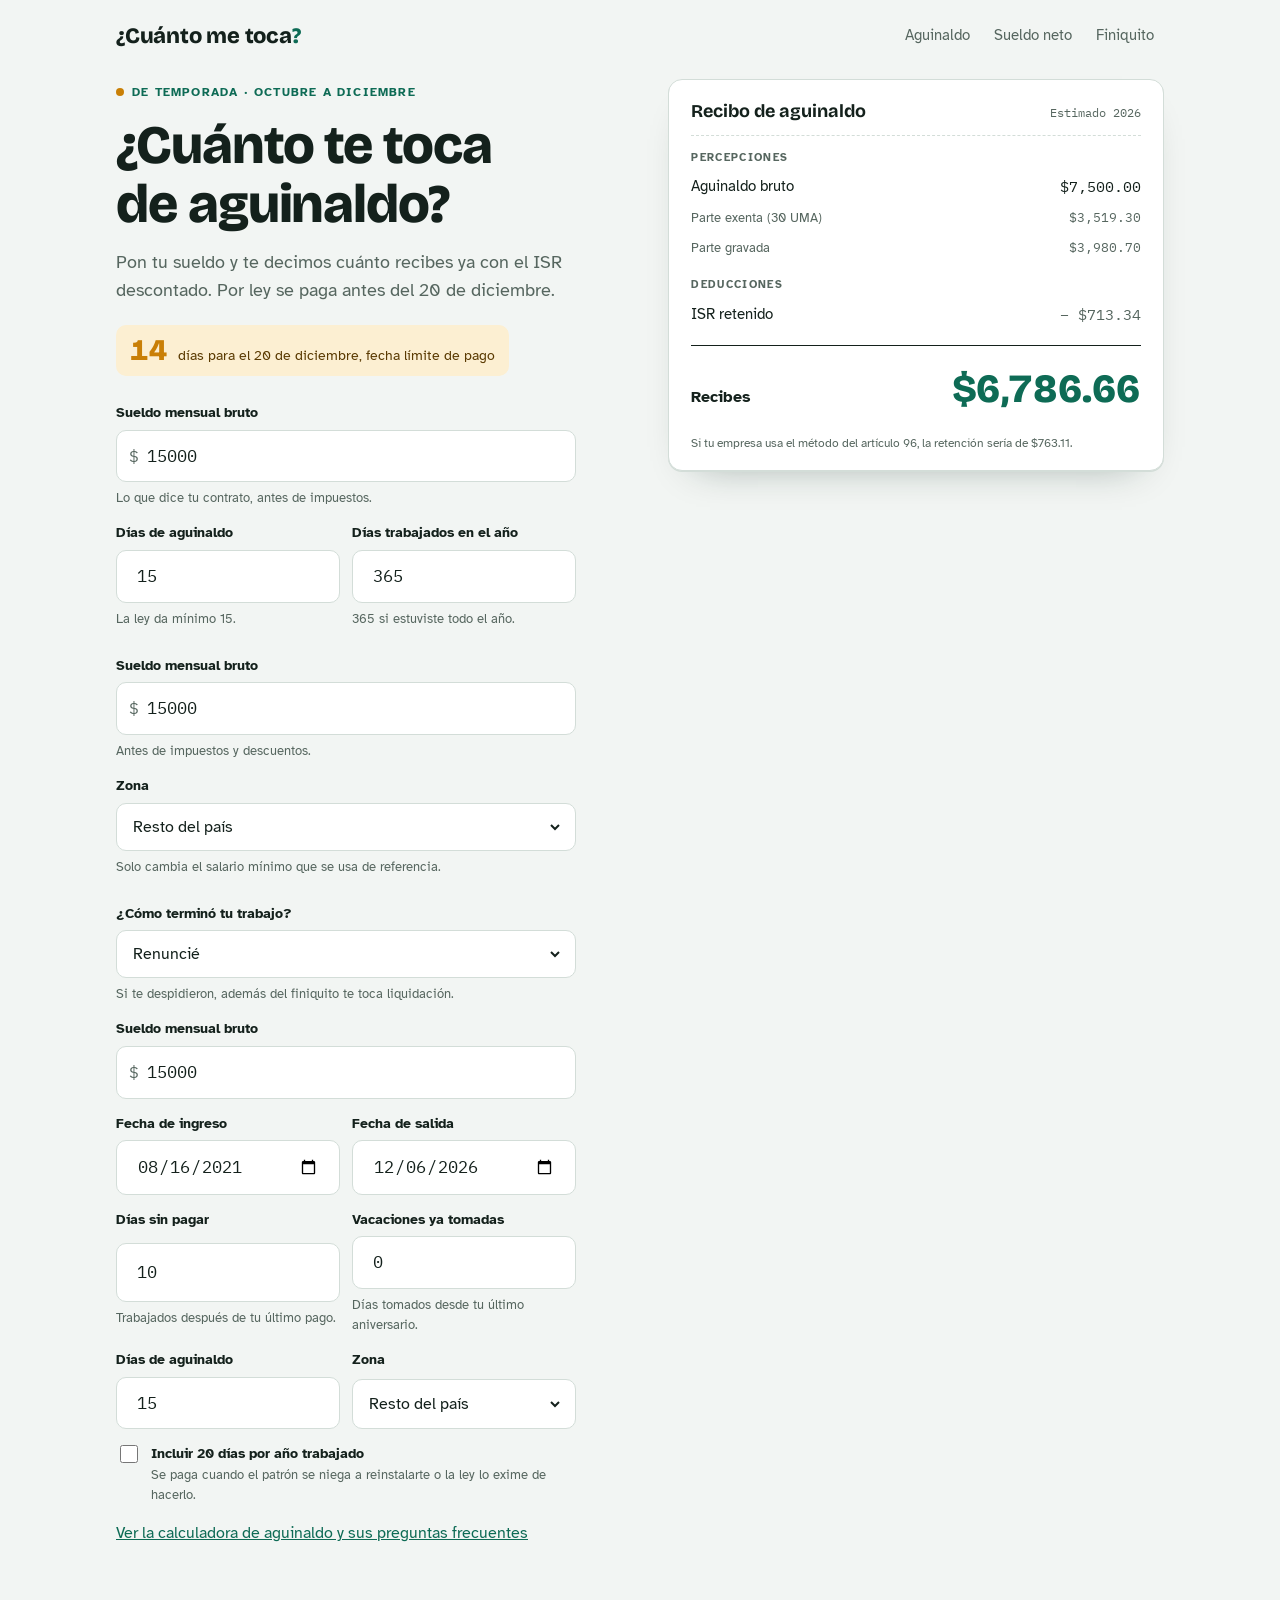
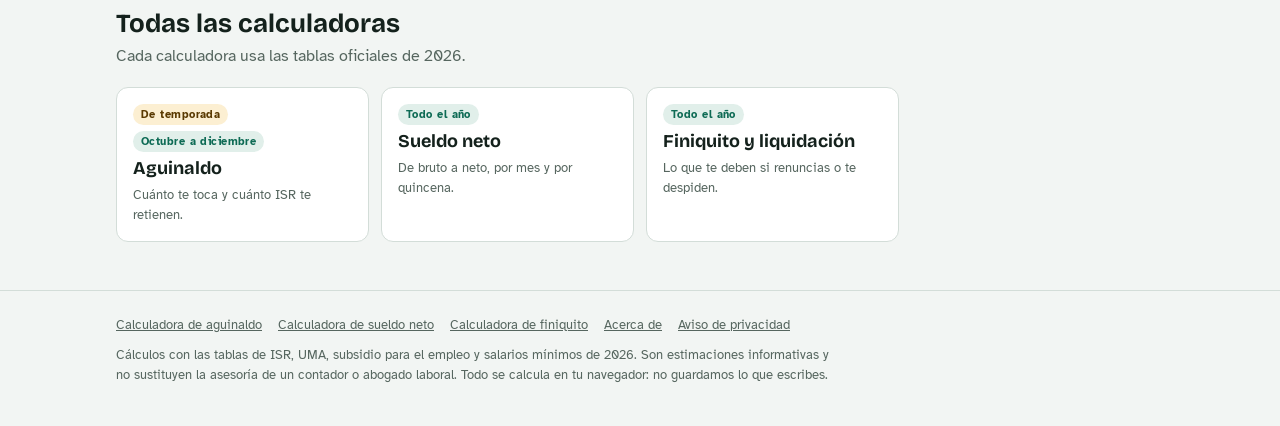
==== index.html @ ab2d9ac1 "Primera versión del sitio: aguinaldo, sueldo neto y finiquito Co-Authored-By: Claude Opus 5.5 <norep" ====
<!doctype html>
<html lang="es-MX">
<head>
<meta charset="utf-8">
<meta name="viewport" content="width=device-width, initial-scale=1, viewport-fit=cover">
<title>¿Cuánto me toca? Calculadoras de aguinaldo, sueldo neto y finiquito 2026</title>
<meta name="description" content="Calcula tu aguinaldo, tu sueldo neto y tu finiquito o liquidación con las tablas de ISR 2026. Gratis, sin registro y al momento.">
<meta property="og:title" content="¿Cuánto me toca? Calculadoras de aguinaldo, sueldo neto y finiquito 2026">
<meta property="og:description" content="Calcula tu aguinaldo, tu sueldo neto y tu finiquito o liquidación con las tablas de ISR 2026. Gratis, sin registro y al momento.">
<meta property="og:type" content="website">
<meta property="og:locale" content="es_MX">
<meta name="theme-color" content="#0E6B55">
<link rel="preconnect" href="https://fonts.googleapis.com">
<link rel="preconnect" href="https://fonts.gstatic.com" crossorigin>
<link rel="stylesheet" href="https://fonts.googleapis.com/css2?family=Bricolage+Grotesque:opsz,wght@12..96,700;12..96,800&family=Atkinson+Hyperlegible:wght@400;700&family=IBM+Plex+Mono:wght@400;500&display=swap">
<link rel="stylesheet" href="/assets/estilos.css">
<link rel="icon" href="/favicon.svg" type="image/svg+xml">
<!-- Aquí se pega el código de Google AdSense cuando aprueben la cuenta -->
<script src="/assets/app.js" defer></script>
</head>
<body data-calc="temporada">
<header class="top"><div class="wrap">
  <a class="brand" href="/">¿Cuánto me toca<span>?</span></a>
  <nav aria-label="Calculadoras">
    <a href="/aguinaldo/">Aguinaldo</a>
    <a href="/sueldo-neto/">Sueldo neto</a>
    <a href="/finiquito/">Finiquito</a>
  </nav>
</div></header>
<main>
  <section class="hero"><div class="wrap hero-grid">
    <div>
      <div class="eyebrow" id="eyebrow">Calculadoras laborales</div>
      <h1 id="h1">Calcula cuánto te toca</h1>
      <p class="lead" id="lead">Aguinaldo, sueldo neto y finiquito con las tablas de ISR de 2026. Gratis y sin registro.</p>
      <div class="count" id="count" hidden><b id="countN"></b><span id="countT"></span></div>
      <form id="f-aguinaldo" hidden>
        <div class="field">
          <label for="ag-sueldo">Sueldo mensual bruto</label>
          <div class="inp"><i>$</i><input id="ag-sueldo" type="number" inputmode="decimal" min="0" step="100" value="15000"></div>
          <small>Lo que dice tu contrato, antes de impuestos.</small>
        </div>
        <div class="row2">
          <div class="field">
            <label for="ag-dias">Días de aguinaldo</label>
            <div class="inp"><input id="ag-dias" type="number" inputmode="numeric" min="15" step="1" value="15"></div>
            <small>La ley da mínimo 15.</small>
          </div>
          <div class="field">
            <label for="ag-trab">Días trabajados en el año</label>
            <div class="inp"><input id="ag-trab" type="number" inputmode="numeric" min="1" max="365" step="1" value="365"></div>
            <small>365 si estuviste todo el año.</small>
          </div>
        </div>
      </form>
      <form id="f-sueldo" hidden>
        <div class="field">
          <label for="sn-sueldo">Sueldo mensual bruto</label>
          <div class="inp"><i>$</i><input id="sn-sueldo" type="number" inputmode="decimal" min="0" step="100" value="15000"></div>
          <small>Antes de impuestos y descuentos.</small>
        </div>
        <div class="field">
          <label for="sn-zona">Zona</label>
          <div class="inp"><select id="sn-zona">
            <option value="general">Resto del país</option>
            <option value="frontera">Zona Libre de la Frontera Norte</option>
          </select></div>
          <small>Solo cambia el salario mínimo que se usa de referencia.</small>
        </div>
      </form>
      <form id="f-finiquito" hidden>
        <div class="field">
          <label for="fq-motivo">¿Cómo terminó tu trabajo?</label>
          <div class="inp"><select id="fq-motivo">
            <option value="renuncia">Renuncié</option>
            <option value="despido">Me despidieron sin causa justificada</option>
          </select></div>
          <small>Si te despidieron, además del finiquito te toca liquidación.</small>
        </div>
        <div class="field">
          <label for="fq-sueldo">Sueldo mensual bruto</label>
          <div class="inp"><i>$</i><input id="fq-sueldo" type="number" inputmode="decimal" min="0" step="100" value="15000"></div>
        </div>
        <div class="row2">
          <div class="field">
            <label for="fq-ingreso">Fecha de ingreso</label>
            <div class="inp"><input id="fq-ingreso" type="date" value="2021-08-16"></div>
          </div>
          <div class="field">
            <label for="fq-salida">Fecha de salida</label>
            <div class="inp"><input id="fq-salida" type="date"></div>
          </div>
        </div>
        <div class="row2">
          <div class="field">
            <label for="fq-pend">Días sin pagar</label>
            <div class="inp"><input id="fq-pend" type="number" inputmode="numeric" min="0" max="31" step="1" value="10"></div>
            <small>Trabajados después de tu último pago.</small>
          </div>
          <div class="field">
            <label for="fq-tomadas">Vacaciones ya tomadas</label>
            <div class="inp"><input id="fq-tomadas" type="number" inputmode="numeric" min="0" step="1" value="0"></div>
            <small>Días tomados desde tu último aniversario.</small>
          </div>
        </div>
        <div class="row2">
          <div class="field">
            <label for="fq-dias">Días de aguinaldo</label>
            <div class="inp"><input id="fq-dias" type="number" inputmode="numeric" min="15" step="1" value="15"></div>
          </div>
          <div class="field">
            <label for="fq-zona">Zona</label>
            <div class="inp"><select id="fq-zona">
              <option value="general">Resto del país</option>
              <option value="frontera">Frontera norte</option>
            </select></div>
          </div>
        </div>
        <label class="check" for="fq-veinte" id="fq-veinte-wrap">
          <input id="fq-veinte" type="checkbox">
          <span>Incluir 20 días por año trabajado<small>Se paga cuando el patrón se niega a reinstalarte o la ley lo exime de hacerlo.</small></span>
        </label>
      </form>
      <p><a id="verPagina" href="/" hidden></a></p>
    </div>
    <aside>
      <div class="slip" id="slip" aria-live="polite"></div>
    </aside>
  </div></section>
  <section class="more"><div class="wrap">
    <h2>Todas las calculadoras</h2>
    <p>Cada calculadora usa las tablas oficiales de 2026.</p>
    <div class="cards">
      <a class="card" href="/aguinaldo/" data-card="aguinaldo">
        <span class="chips"><span class="chip">Octubre a diciembre</span></span>
        <b>Aguinaldo</b>
        <small>Cuánto te toca y cuánto ISR te retienen.</small>
      </a>
      <a class="card" href="/sueldo-neto/" data-card="sueldo">
        <span class="chips"><span class="chip">Todo el año</span></span>
        <b>Sueldo neto</b>
        <small>De bruto a neto, por mes y por quincena.</small>
      </a>
      <a class="card" href="/finiquito/" data-card="finiquito">
        <span class="chips"><span class="chip">Todo el año</span></span>
        <b>Finiquito y liquidación</b>
        <small>Lo que te deben si renuncias o te despiden.</small>
      </a>
    </div>
  </div></section>
</main>
<footer class="pie"><div class="wrap">
  <nav aria-label="Sitio">
    <a href="/aguinaldo/">Calculadora de aguinaldo</a>
    <a href="/sueldo-neto/">Calculadora de sueldo neto</a>
    <a href="/finiquito/">Calculadora de finiquito</a>
    <a href="/acerca/">Acerca de</a>
    <a href="/privacidad/">Aviso de privacidad</a>
  </nav>
  <p>Cálculos con las tablas de ISR, UMA, subsidio para el empleo y salarios mínimos de 2026. Son estimaciones informativas y no sustituyen la asesoría de un contador o abogado laboral. Todo se calcula en tu navegador: no guardamos lo que escribes.</p>
</div></footer>
</body>
</html>
---- assets/estilos.css ----
/* ¿Cuánto me toca? — estilos compartidos */
:root{
  --bg:#F2F5F3; --surface:#FFFFFF; --ink:#14211C; --muted:#56665F; --line:#D3DDD8;
  --accent:#0E6B55; --accent-ink:#FFFFFF; --accent-soft:#E1EFEA;
  --flor:#C97F06; --flor-soft:#FCEFD2; --flor-ink:#5A3A02;
  --f-display:"Bricolage Grotesque", "Avenir Next", system-ui, sans-serif;
  --f-body:"Atkinson Hyperlegible", system-ui, -apple-system, "Segoe UI", sans-serif;
  --f-mono:"IBM Plex Mono", ui-monospace, "SFMono-Regular", Menlo, monospace;
  color-scheme:light;
}
@media (prefers-color-scheme: dark){ :root{
  --bg:#0D1412; --surface:#15201C; --ink:#E5EEEA; --muted:#9AACA4; --line:#293833;
  --accent:#43C29C; --accent-ink:#05231A; --accent-soft:#16332A;
  --flor:#F2B33D; --flor-soft:#3A2B0C; --flor-ink:#FBE3B0; color-scheme:dark; } }

*{box-sizing:border-box}
html{-webkit-text-size-adjust:100%}
body{background:var(--bg);color:var(--ink);font-family:var(--f-body);font-size:16px;line-height:1.55;margin:0}
.wrap{max-width:1080px;margin:0 auto;padding-left:max(16px, env(safe-area-inset-left, 0px));padding-right:max(16px, env(safe-area-inset-right, 0px))}
h1,h2,h3{font-family:var(--f-display);text-wrap:balance;margin:0;line-height:1.1}
a{color:var(--accent)}
button,select,input{font:inherit;color:inherit}
:focus-visible{outline:2px solid var(--accent);outline-offset:2px}

/* Encabezado */
.top .wrap{display:flex;flex-wrap:wrap;gap:12px 24px;align-items:center;justify-content:space-between;padding-block:18px}
.brand{font-family:var(--f-display);font-weight:800;font-size:22px;letter-spacing:-.01em;color:var(--ink);text-decoration:none}
.brand span{color:var(--accent)}
.top nav{display:flex;flex-wrap:wrap;gap:4px}
.top nav a{padding:6px 10px;border-radius:6px;color:var(--muted);text-decoration:none;font-size:15px}
.top nav a:hover{color:var(--ink);background:var(--accent-soft)}
.top nav a[aria-current="page"]{color:var(--accent);font-weight:700}

/* Héroe */
.hero{padding-block:8px 40px}
.hero-grid{display:grid;grid-template-columns:minmax(0,1.05fr) minmax(0,1fr);gap:32px;align-items:start}
.eyebrow{display:inline-flex;gap:8px;align-items:center;font-size:12px;letter-spacing:.1em;text-transform:uppercase;color:var(--accent);font-weight:700}
.eyebrow::before{content:"";width:8px;height:8px;border-radius:50%;background:var(--flor)}
.hero h1{font-size:clamp(32px,5.2vw,54px);font-weight:800;letter-spacing:-.02em;margin-top:12px}
.lead{color:var(--muted);font-size:18px;max-width:52ch;margin:14px 0 0}
.count{display:inline-flex;align-items:baseline;gap:10px;margin-top:20px;background:var(--flor-soft);color:var(--flor-ink);padding:10px 14px;border-radius:10px}
.count b{font-family:var(--f-display);font-size:30px;font-weight:800;color:var(--flor);line-height:1;font-variant-numeric:tabular-nums}
.count span{font-size:14px}

/* Formulario */
form{margin-top:26px;display:grid;gap:14px;max-width:460px}
.field{display:grid;gap:6px}
.field label{font-size:14px;font-weight:700}
.field small{color:var(--muted);font-size:13px}
.inp{display:flex;align-items:center;background:var(--surface);border:1.5px solid var(--line);border-radius:10px;padding:0 12px;transition:border-color .15s}
.inp:focus-within{border-color:var(--accent)}
.inp i{font-style:normal;color:var(--muted);font-family:var(--f-mono)}
.inp input,.inp select{border:0;background:transparent;padding:12px 8px;width:100%;min-width:0;font-family:var(--f-mono);font-size:17px;outline:none}
.inp select{font-family:var(--f-body);font-size:16px;padding-left:0}
.row2{display:grid;grid-template-columns:1fr 1fr;gap:12px}
.check{display:flex;gap:10px;align-items:flex-start;font-size:14px;font-weight:700;cursor:pointer}
.check input{width:18px;height:18px;margin-top:2px;accent-color:var(--accent);flex:none}
.check small{display:block;font-weight:400;color:var(--muted);font-size:13px}

/* Recibo */
.slip{background:var(--surface);border:1px solid var(--line);border-radius:14px;padding:22px 22px 18px;box-shadow:0 1px 0 var(--line),0 18px 40px -28px rgba(10,40,30,.45)}
.slip-head{display:flex;justify-content:space-between;gap:12px;align-items:baseline;border-bottom:1.5px dashed var(--line);padding-bottom:12px}
.slip-head h2{font-size:18px;font-weight:700}
.slip-head span{font-family:var(--f-mono);font-size:12px;color:var(--muted);text-align:right}
.slip h3{font-family:var(--f-body);font-size:11px;letter-spacing:.12em;text-transform:uppercase;color:var(--muted);margin:16px 0 6px;font-weight:700}
.line{display:flex;justify-content:space-between;gap:12px;padding:5px 0;font-size:15px}
.line em{font-style:normal;font-family:var(--f-mono);font-variant-numeric:tabular-nums;white-space:nowrap}
.line.minus em{color:var(--muted)}
.line.note{font-size:13px;color:var(--muted)}
.line.warn{color:var(--flor-ink);background:var(--flor-soft);border-radius:8px;padding:8px 10px;font-size:14px}
.total{margin-top:14px;border-top:1.5px solid var(--ink);padding-top:12px;display:flex;justify-content:space-between;align-items:baseline;gap:12px;flex-wrap:wrap}
.total span{font-weight:700}
.total b{font-family:var(--f-display);font-size:clamp(30px,4.6vw,40px);font-weight:800;color:var(--accent);font-variant-numeric:tabular-nums;letter-spacing:-.01em}
.sub{display:flex;justify-content:space-between;font-size:14px;color:var(--muted);margin-top:4px}
.sub em{font-style:normal;font-family:var(--f-mono)}
.foot{font-size:12px;color:var(--muted);margin:14px 0 0}

/* Contenido de texto */
.texto{padding-block:8px 40px}
.texto .wrap > h2{font-size:28px;font-weight:700;margin-bottom:8px}
.texto p,.texto li{max-width:68ch}
.faq{display:grid;gap:10px;margin-top:16px;max-width:760px}
.faq details{background:var(--surface);border:1px solid var(--line);border-radius:12px;padding:14px 18px}
.faq summary{cursor:pointer;font-weight:700;font-size:17px}
.faq details p{margin:10px 0 0;color:var(--muted)}
.prose{max-width:720px}
.prose h1{font-size:clamp(30px,4.6vw,44px);font-weight:800;letter-spacing:-.02em;margin:8px 0 16px}
.prose h2{font-size:22px;font-weight:700;margin:28px 0 8px}
.prose p,.prose li{color:var(--ink)}
.prose .muted{color:var(--muted)}

/* Tarjetas */
.more{padding-block:8px 48px}
.more h2{font-size:26px;font-weight:700}
.more p{color:var(--muted);margin:6px 0 18px}
.cards{display:grid;grid-template-columns:repeat(auto-fill,minmax(210px,1fr));gap:12px}
.card{background:var(--surface);border:1px solid var(--line);border-radius:12px;padding:16px;display:grid;gap:6px;align-content:start;color:var(--ink);text-decoration:none;transition:border-color .15s, transform .15s}
.card:hover{border-color:var(--accent);transform:translateY(-1px)}
.card b{font-family:var(--f-display);font-size:18px;font-weight:700;line-height:1.15}
.card small{color:var(--muted);font-size:13px}
.chips{display:flex;gap:6px;flex-wrap:wrap}
.chip{font-size:11px;font-weight:700;letter-spacing:.04em;padding:2px 8px;border-radius:99px;background:var(--accent-soft);color:var(--accent)}
.chip.hot{background:var(--flor-soft);color:var(--flor-ink)}

/* Pie */
.pie{border-top:1px solid var(--line)}
.pie .wrap{padding-block:24px 40px;color:var(--muted);font-size:13px;display:grid;gap:10px}
.pie p{margin:0;max-width:90ch}
.pie nav{display:flex;flex-wrap:wrap;gap:16px}
.pie nav a{color:var(--muted)}

@media (max-width:820px){ .hero-grid{grid-template-columns:minmax(0,1fr)} form{max-width:none} }
@media (max-width:420px){ .row2{grid-template-columns:1fr} }
@media (prefers-reduced-motion:reduce){ *{transition:none!important} }
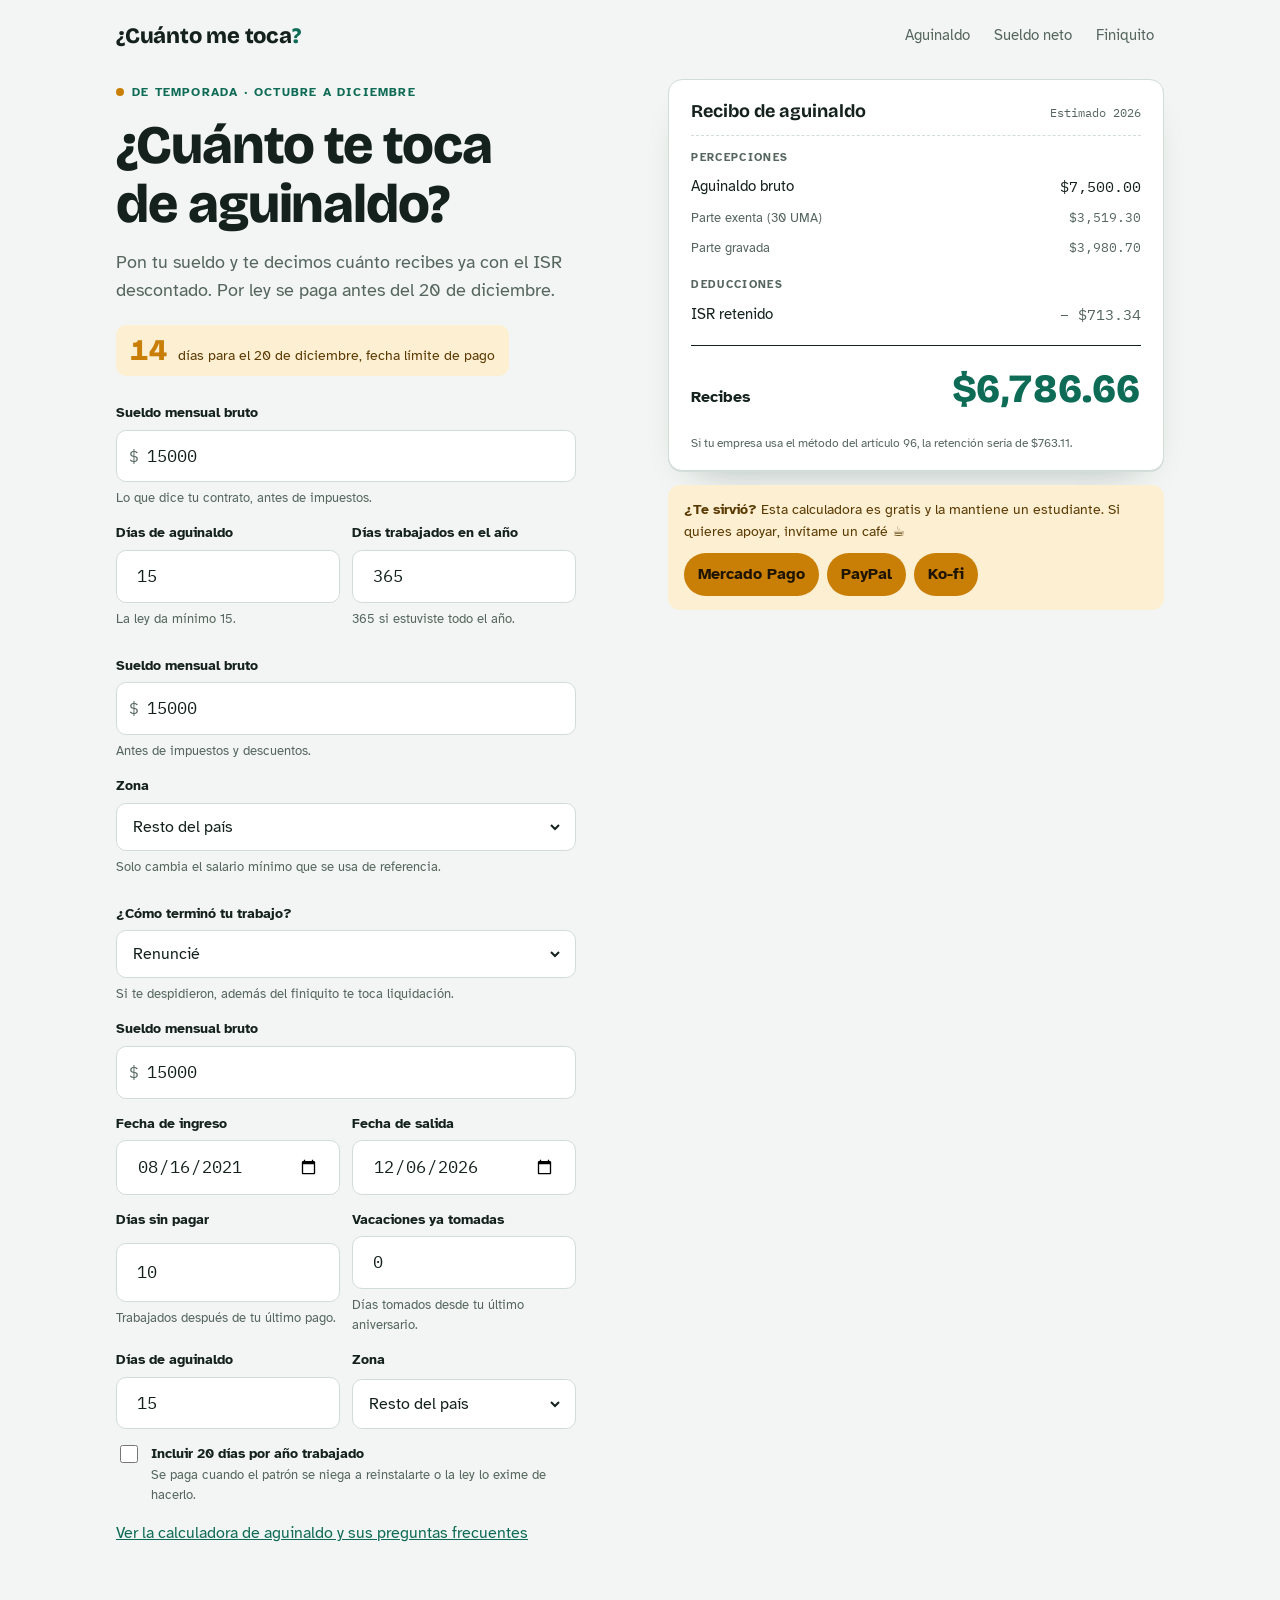
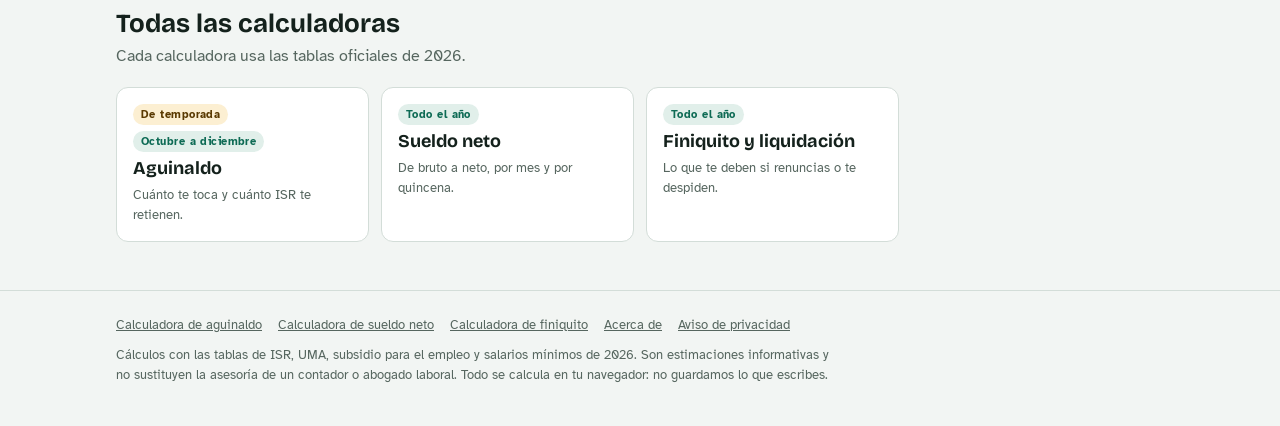
==== commit 4b409e53: "Activa Vercel Web Analytics en todas las páginas Co-Authored-By: Claude Opus 5.5 <noreply@anthropic." ====
--- a/index.html
+++ b/index.html
@@ -17,6 +17,8 @@
 <link rel="icon" href="/favicon.svg" type="image/svg+xml">
 <!-- Aquí se pega el código de Google AdSense cuando aprueben la cuenta -->
 <script src="/assets/app.js" defer></script>
+<script>window.va = window.va || function () { (window.vaq = window.vaq || []).push(arguments); };</script>
+<script defer src="/_vercel/insights/script.js"></script>
 </head>
 <body data-calc="temporada">
 <header class="top"><div class="wrap">
--- a/assets/estilos.css
+++ b/assets/estilos.css
@@ -75,6 +75,13 @@
 .sub em{font-style:normal;font-family:var(--f-mono)}
 .foot{font-size:12px;color:var(--muted);margin:14px 0 0}
 
+/* Donación */
+.cafe{margin-top:14px;display:flex;flex-wrap:wrap;gap:10px 16px;align-items:center;justify-content:space-between;background:var(--flor-soft);color:var(--flor-ink);border-radius:12px;padding:14px 16px}
+.cafe p{margin:0;font-size:14px;flex:1 1 100%}
+.cafe-btns{display:flex;flex-wrap:wrap;gap:8px}
+.cafe-btn{display:inline-flex;align-items:center;gap:6px;background:var(--flor);color:#1E1402;font-weight:700;text-decoration:none;padding:9px 14px;border-radius:99px;white-space:nowrap}
+.cafe-btn:hover{filter:brightness(1.05)}
+
 /* Contenido de texto */
 .texto{padding-block:8px 40px}
 .texto .wrap > h2{font-size:28px;font-weight:700;margin-bottom:8px}
